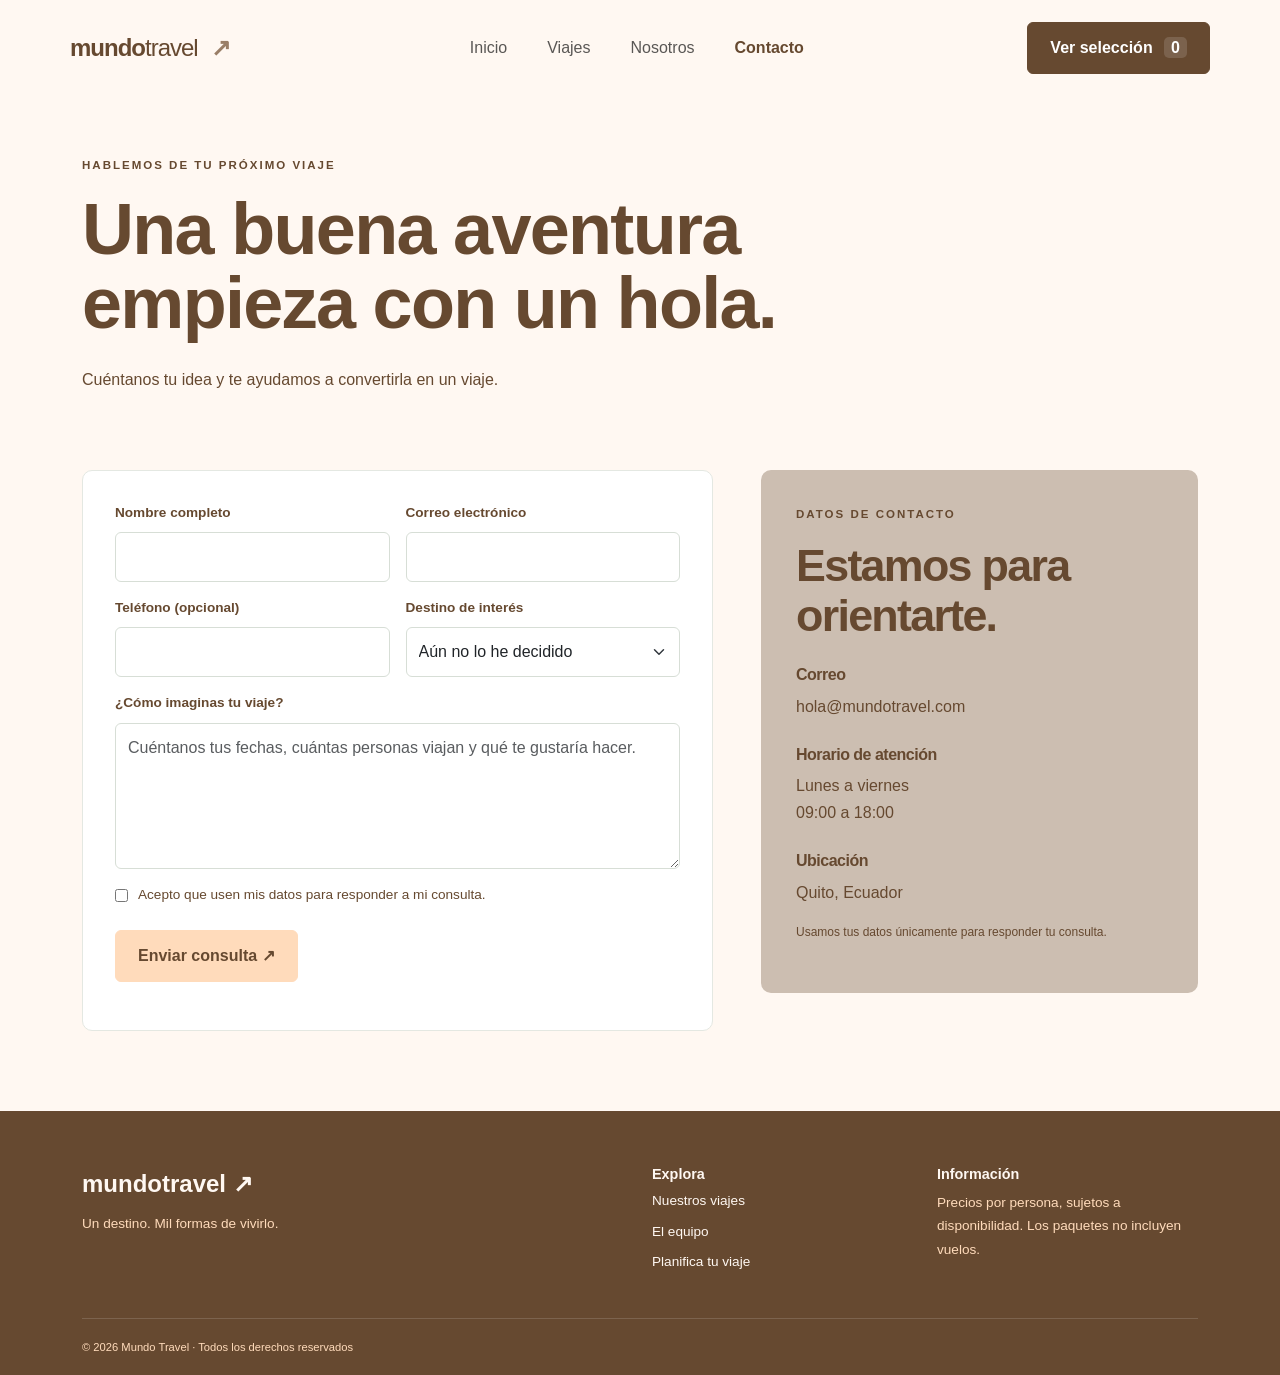
==== contacto.html @ cac0cc25 "Agregar pagina de contacto" ====
<!doctype html>
<html lang="es">

<head>
    <meta charset="UTF-8">
    <meta name="viewport" content="width=device-width, initial-scale=1">
    <meta name="description" content="Escríbenos para planificar tu viaje con Mundo Travel. Cuéntanos tu destino, fechas y número de viajeros.">
    <title>Planifica tu viaje | Mundo Travel</title>
    <link href="https://cdn.jsdelivr.net/npm/bootstrap@5.3.3/dist/css/bootstrap.min.css" rel="stylesheet">
    <link href="css/estilos.css" rel="stylesheet">
</head>

<body>
    <header class="site-header">
        <nav class="navbar navbar-expand-lg container">
            <a class="navbar-brand" href="index.html">mundo<span>travel</span>
                <b>↗</b>
            </a>
            <button class="navbar-toggler" type="button" data-bs-toggle="collapse" data-bs-target="#menu"
                aria-controls="menu" aria-expanded="false" aria-label="Abrir menú">
                <span class="navbar-toggler-icon">
                </span>
            </button>
            <div class="collapse navbar-collapse" id="menu">
                <ul class="navbar-nav mx-auto">
                    <li class="nav-item">
                        <a class="nav-link " href="index.html">Inicio</a>
                    </li>
                    <li class="nav-item">
                        <a class="nav-link " href="viajes.html">Viajes</a>
                    </li>
                    <li class="nav-item">
                        <a class="nav-link " href="nosotros.html">Nosotros</a>
                    </li>
                    <li class="nav-item">
                        <a class="nav-link active" href="contacto.html">Contacto</a>
                    </li>
                </ul>
                <a class="btn btn-dark" href="viajes.html#seleccion">Ver selección <span class="contador">0</span>
                </a>
            </div>
        </nav>
    </header>
    <main>
        <!-- Contacto -->
        <section class="page-top container">
            <p class="eyebrow">HABLEMOS DE TU PRÓXIMO VIAJE</p>
            <h1>Una buena aventura<br>empieza con un hola.</h1>
            <p>Cuéntanos tu idea y te ayudamos a convertirla en un viaje.</p>
        </section>
        <section class="container section pt-0">
            <div class="row g-5">
                <div class="col-lg-7">
                    <form id="formulario" class="contact-form">
                        <div class="row g-3">
                            <div class="col-md-6">
                                <label for="nombre">Nombre completo</label>
                                <input class="form-control" id="nombre" name="nombre" required minlength="3"
                                    autocomplete="name">
                            </div>
                            <div class="col-md-6">
                                <label for="correo">Correo electrónico</label>
                                <input class="form-control" id="correo" name="correo" type="email" required
                                    autocomplete="email">
                            </div>
                            <div class="col-md-6">
                                <label for="telefono">Teléfono (opcional)</label>
                                <input class="form-control" id="telefono" name="telefono" type="tel" autocomplete="tel">
                            </div>
                            <div class="col-md-6">
                                <label for="destino-contacto">Destino de interés</label>
                                <select class="form-select" id="destino-contacto" name="destino">
                                    <option>Aún no lo he decidido</option>
                                    <option>Galápagos</option>
                                    <option>Cartagena</option>
                                    <option>Cancún</option>
                                    <option>Cuenca</option>
                                    <option>Baños</option>
                                    <option>Punta Cana</option>
                                </select>
                            </div>
                            <div class="col-12">
                                <label for="mensaje">¿Cómo imaginas tu viaje?</label>
                                <textarea class="form-control" id="mensaje" name="mensaje" rows="5" required
                                    minlength="10"
                                    placeholder="Cuéntanos tus fechas, cuántas personas viajan y qué te gustaría hacer."></textarea>
                            </div>
                            <div class="col-12">
                                <label class="check">
                                    <input type="checkbox" required> Acepto que usen mis datos para responder a mi
                                    consulta.</label>
                            </div>
                            <div class="col-12">
                                <button class="btn btn-coral" type="submit">Enviar consulta ↗</button>
                                <p id="estado-formulario" role="status" class="mt-3">
                                </p>
                            </div>
                        </div>
                    </form>
                </div>
                <aside class="col-lg-5">
                    <div class="contact-info">
                        <p class="eyebrow">DATOS DE CONTACTO</p>
                        <h2>Estamos para<br>orientarte.</h2>
                        <h3>Correo</h3>
                        <p>hola@mundotravel.com</p>
                        <h3>Horario de atención</h3>
                        <p>Lunes a viernes<br>09:00 a 18:00</p>
                        <h3>Ubicación</h3>
                        <p>Quito, Ecuador</p>
                        <p class="fine">Usamos tus datos únicamente para responder tu consulta.</p>
                    </div>
                </aside>
            </div>
        </section>
    </main>
    <footer>
        <div class="container">
            <div class="row g-4">
                <div class="col-md-6">
                    <a class="footer-logo" href="index.html">mundotravel ↗</a>
                    <p>Un destino. Mil formas de vivirlo.</p>
                </div>
                <div class="col-md-3">
                    <h3>Explora</h3>
                    <a href="viajes.html">Nuestros viajes</a>
                    <a href="nosotros.html">El equipo</a>
                    <a href="contacto.html">Planifica tu viaje</a>
                </div>
                <div class="col-md-3">
                    <h3>Información</h3>
                    <p>Precios por persona, sujetos a disponibilidad. Los paquetes no incluyen vuelos.</p>
                </div>
            </div>
            <div class="footer-bottom">© 2026 Mundo Travel · Todos los derechos reservados</div>
        </div>
    </footer>
    <script src="https://cdn.jsdelivr.net/npm/bootstrap@5.3.3/dist/js/bootstrap.bundle.min.js">
    </script>
    <script src="js/script.js">
    </script>
</body>

</html>
---- css/estilos.css ----
/* Estilos generales del sitio */
:root {
  --ink: #664930;
  --coral: #ffdbbb;
  --paper: #fff8f2;
  --muted: #664930;
}
body {
  font-family: Arial, Helvetica, sans-serif;
  background: var(--paper);
  color: var(--ink);
}
h1,
h2,
h3 {
  font-weight: 700;
  letter-spacing: -1.7px;
}
h1 {
  font-size: 4.5rem;
  line-height: 1.04;
}
h2 {
  font-size: 2.8rem;
  line-height: 1.12;
}
h3 {
  font-size: 1.35rem;
  letter-spacing: -0.5px;
}
p {
  line-height: 1.7;
  color: var(--muted);
}
a {
  color: inherit;
}
.site-header {
  background: var(--paper);
}
.navbar {
  padding-top: 22px;
  padding-bottom: 22px;
}
.navbar-brand {
  font-size: 1.5rem;
  font-weight: 800;
  letter-spacing: -1px;
  color: var(--ink);
}
.navbar-brand span {
  font-weight: 400;
}
.navbar-brand b {
  color: var(--coral);
  margin-left: 8px;
}
.nav-link {
  margin: 0 12px;
}
.nav-link.active {
  font-weight: 700;
  color: var(--ink) !important;
}
.btn {
  border-radius: 6px;
  padding: 13px 22px;
  font-weight: 600;
}
.btn-dark {
  background: var(--ink);
  border-color: var(--ink);
}
.btn-coral {
  background: var(--coral);
  border-color: var(--coral);
  color: #664930;
}
.btn-coral:hover {
  background: #ccbeb1;
  color: white;
}
.contador {
  background: #ffffff24;
  padding: 2px 7px;
  border-radius: 5px;
  margin-left: 7px;
}
.hero {
  min-height: 610px;
  background-size: cover;
  background-position: center;
  display: flex;
  align-items: center;
  color: white;
  padding: 70px 0 110px;
}
.hero h1 {
  max-width: 850px;
}
.hero-copy {
  color: #f4f7f5;
  max-width: 480px;
  font-size: 1.08rem;
  margin: 26px 0;
}
.eyebrow {
  font-size: 0.72rem;
  font-weight: 700;
  letter-spacing: 2px;
  text-transform: uppercase;
  margin-bottom: 16px;
}
.light {
  color: white;
}
.hero-note {
  display: block;
  font-size: 0.7rem;
  margin-top: 30px;
  color: #eee;
}
.search-wrap {
  position: relative;
  margin-top: -45px;
}
.search-box {
  display: flex;
  align-items: center;
  gap: 25px;
  padding: 28px 32px;
  background: white;
  border-radius: 10px;
  box-shadow: 0 12px 40px #66493010;
}
.search-box > div {
  flex: 1;
}
.search-box label,
.contact-form label {
  display: block;
  font-size: 0.85rem;
  font-weight: 700;
  margin-bottom: 9px;
}
.search-box input,
.search-box select {
  width: 100%;
  border: 0;
  border-bottom: 1px solid #ccd5cf;
  background: white;
  padding: 10px 0;
  color: var(--muted);
}
.section {
  padding-top: 80px;
  padding-bottom: 80px;
}
.section-heading {
  display: flex;
  align-items: end;
  justify-content: space-between;
  gap: 20px;
  margin-bottom: 32px;
}
.text-link {
  font-size: 0.9rem;
  font-weight: 700;
  text-decoration: none;
  border-bottom: 1px solid;
  padding-bottom: 5px;
}
.trip-card {
  background: white;
  border-radius: 10px;
  overflow: hidden;
  border: 1px solid #e4e8e2;
}
.trip-photo {
  height: 230px;
  position: relative;
}
.trip-photo img {
  width: 100%;
  height: 100%;
  object-fit: cover;
}
.trip-photo span {
  position: absolute;
  left: 18px;
  top: 18px;
  background: white;
  padding: 5px 12px;
  border-radius: 4px;
  font-size: 0.75rem;
}
.trip-card .eyebrow {
  letter-spacing: 1px;
  font-size: 0.65rem;
}
.trip-card p {
  font-size: 0.92rem;
}
.price-row {
  display: flex;
  align-items: center;
  justify-content: space-between;
  gap: 10px;
  border-top: 1px solid #eee;
  padding-top: 18px;
}
.price-row strong {
  font-size: 1.8rem;
  display: block;
  line-height: 1.2;
}
.price-row small {
  color: var(--muted);
  font-size: 0.7rem;
}
.price-row .btn {
  font-size: 0.8rem;
  padding: 10px 12px;
}
.fine {
  font-size: 0.75rem;
}
.feature {
  display: flex;
  flex-wrap: wrap;
  background: #ccbeb1;
  border-radius: 12px;
  overflow: hidden;
}
.feature > img {
  width: 50%;
  height: 100%;
  min-height: 470px;
  object-fit: cover;
}
.feature > div {
  width: 50%;
  padding: 50px;
}
.feature li {
  margin: 10px 0;
  color: var(--muted);
}
.feature .btn {
  margin-top: 18px;
}
.benefits {
  background: #ccbeb1;
}
.number {
  display: block;
  font-size: 0.9rem;
  padding-bottom: 20px;
  border-top: 1px solid #aebbb0;
  padding-top: 20px;
  color: #66786a;
}
.experience {
  display: block;
  text-decoration: none;
  padding: 30px;
  border: 1px solid #d7ded6;
  border-radius: 8px;
  height: 100%;
}
.experience:hover {
  background: #ccbeb1;
}
.experience > span {
  font-size: 0.68rem;
  letter-spacing: 1.5px;
}
.experience h3 {
  margin-top: 40px;
}
.experience b {
  font-size: 0.85rem;
}
.cta {
  background: var(--ink);
  color: white;
  padding: 46px;
  border-radius: 10px;
  display: flex;
  align-items: center;
  justify-content: space-between;
  gap: 30px;
}
.cta p {
  color: #c4d4c9;
}
.cta h2 {
  max-width: 650px;
}
.page-top {
  padding-top: 60px;
  padding-bottom: 60px;
}
.page-top > p:last-child {
  max-width: 600px;
  margin-top: 25px;
}
.selection {
  padding: 35px;
  border: 1px solid #d7ded6;
  border-radius: 10px;
  background: white;
}
.selection-row {
  display: flex;
  justify-content: space-between;
  align-items: center;
  padding: 18px 0;
  border-bottom: 1px solid #eee;
  gap: 15px;
}
.selection-row p {
  margin: 0;
}
.total {
  font-size: 1.4rem;
  font-weight: 700;
  color: var(--ink);
  margin-top: 22px;
}
.team {
  background: white;
  padding: 28px;
  border-radius: 8px;
  height: 100%;
}
.avatar {
  display: flex;
  align-items: center;
  justify-content: center;
  background: #f1d4ba;
  border-radius: 50%;
  width: 65px;
  height: 65px;
  font-weight: 700;
  margin-bottom: 25px;
}
.contact-form {
  background: white;
  padding: 32px;
  border: 1px solid #e4e8e2;
  border-radius: 10px;
}
.form-control,
.form-select {
  padding: 12px;
  border-color: #d7ded6;
}
.check {
  display: flex !important;
  align-items: start;
  gap: 10px;
  font-weight: 400 !important;
}
.check input {
  margin-top: 4px;
}
.contact-info {
  padding: 35px;
  background: #ccbeb1;
  border-radius: 10px;
}
.contact-info h3 {
  font-size: 1rem;
  margin-top: 25px;
}
footer {
  background: #664930;
  color: #fff8f2;
  padding: 55px 0 20px;
}
footer p {
  color: #ffdbbb;
  font-size: 0.85rem;
}
footer h3 {
  font-size: 0.9rem;
  letter-spacing: 0;
}
footer a {
  display: block;
  color: #fff8f2;
  text-decoration: none;
  font-size: 0.85rem;
  margin-bottom: 10px;
}
.footer-logo {
  font-size: 1.5rem;
  font-weight: 700;
}
.footer-bottom {
  border-top: 1px solid #ffffff25;
  margin-top: 35px;
  padding-top: 20px;
  font-size: 0.7rem;
  color: #ffdbbb;
}
#aviso {
  position: fixed;
  bottom: 25px;
  left: 50%;
  transform: translateX(-50%);
  background: var(--ink);
  color: white;
  padding: 14px 25px;
  border-radius: 8px;
  display: none;
  z-index: 1000;
  box-shadow: 0 5px 20px #0003;
}
a:focus-visible,
button:focus-visible,
input:focus-visible,
select:focus-visible {
  outline: 3px solid var(--coral);
  outline-offset: 3px;
}
@media (max-width: 767px) {
  h1 {
    font-size: 2.7rem;
  }
  h2 {
    font-size: 2rem;
  }
  .hero {
    min-height: 540px;
    padding: 60px 0 100px;
  }
  .search-box {
    flex-direction: column;
    align-items: stretch;
    gap: 18px;
    padding: 24px;
  }
  .section {
    padding-top: 50px;
    padding-bottom: 50px;
  }
  .section-heading,
  .cta {
    flex-direction: column;
    align-items: start;
  }
  .feature > img,
  .feature > div {
    width: 100%;
  }
  .feature > img {
    min-height: 0;
    height: 260px;
  }
  .feature > div {
    padding: 28px;
  }
  .cta {
    padding: 30px;
  }
  .page-top {
    padding-top: 40px;
    padding-bottom: 40px;
  }
  .selection,
  .contact-form {
    padding: 24px;
  }
  .selection-row {
    flex-wrap: wrap;
  }
  .nav-link {
    margin: 6px 0;
  }
  .navbar-collapse > .btn {
    margin-top: 12px;
  }
  #aviso {
    width: 90%;
    text-align: center;
  }
}
.hero {
  background-blend-mode: luminosity;
  background-color: #997e67;
}
.cta {
  background: #664930;
}
.cta p {
  color: #ffdbbb;
}
.trip-card {
  border-color: #ccbeb1;
}
.number {
  color: #664930;
  border-color: #997e67;
}
.experience {
  border-color: #997e67;
}
.avatar {
  background: #ffdbbb;
}
.btn-dark {
  background: #664930;
  border-color: #664930;
}
.btn-dark:hover {
  background: #997e67;
  border-color: #997e67;
}
.btn-outline-dark {
  color: #664930;
  border-color: #664930;
}
.btn-outline-dark:hover {
  background: #664930;
  color: white;
}
.navbar-brand b {
  color: #997e67;
}
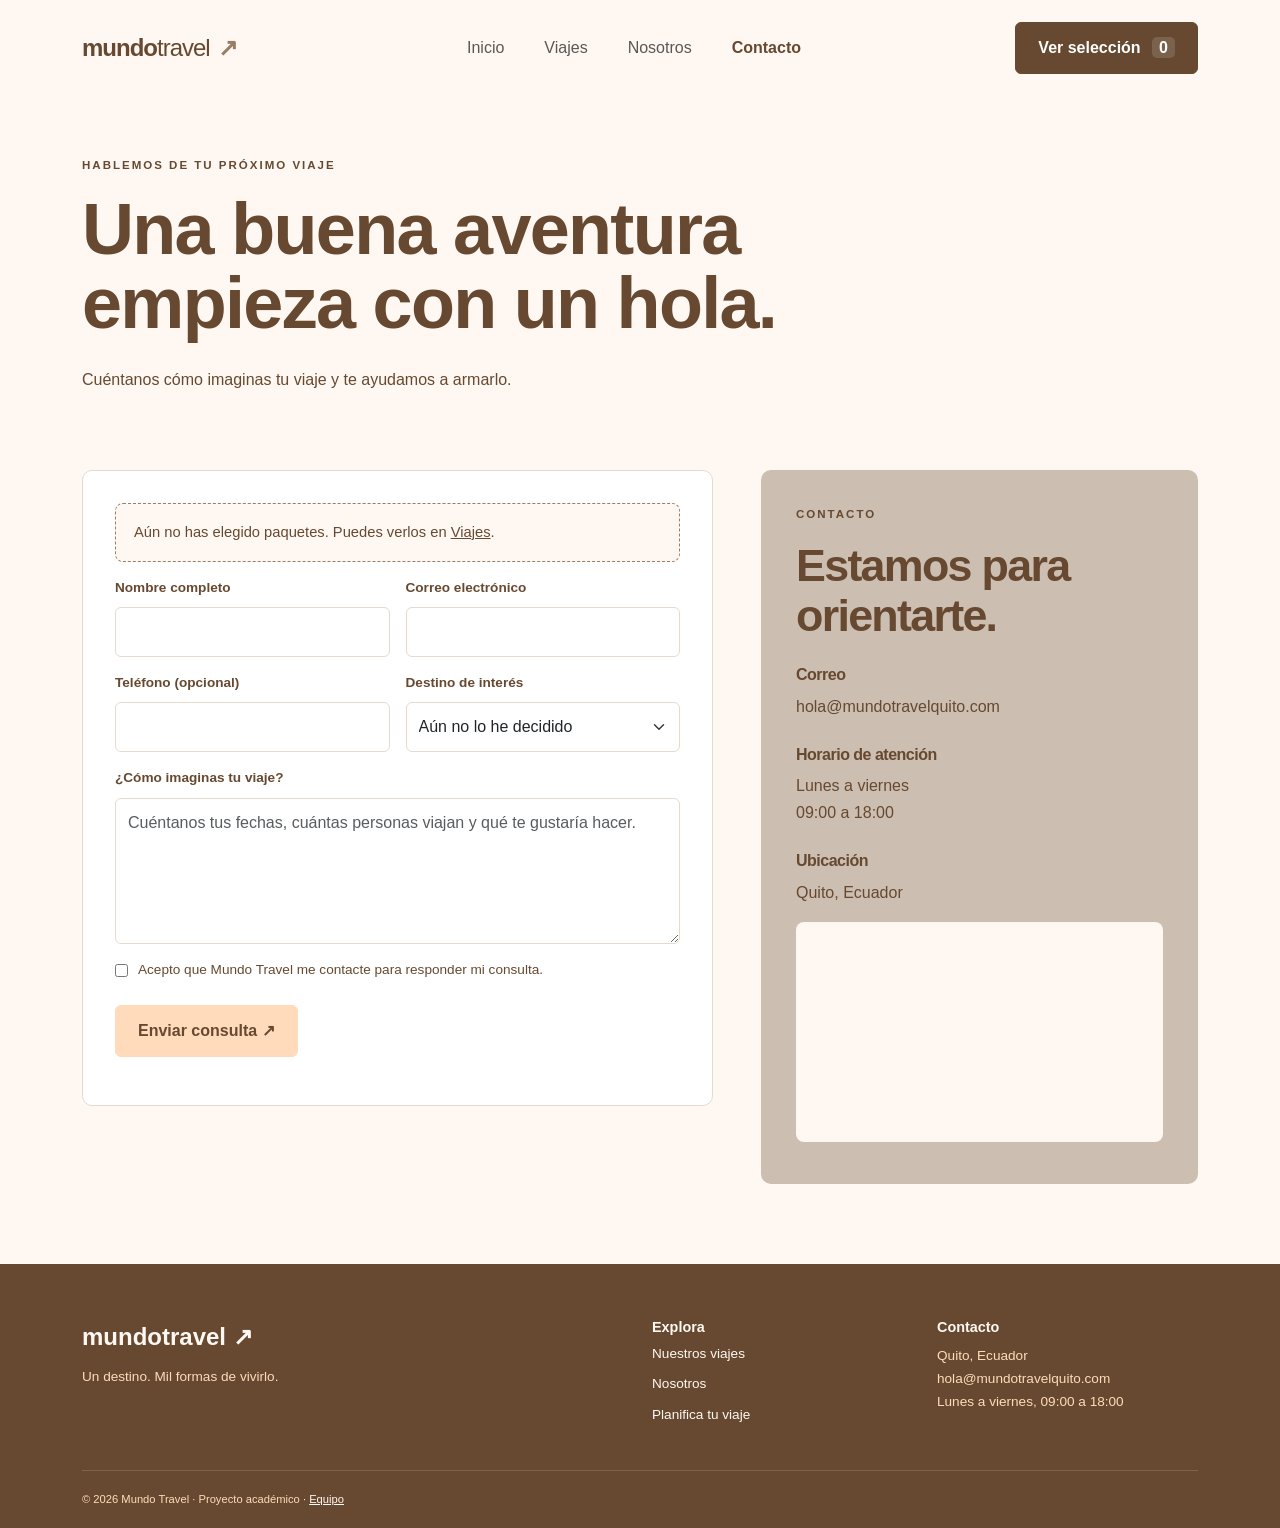
==== commit 23e83213: "Actualiza pagina de contacto" ====
--- a/contacto.html
+++ b/contacto.html
@@ -1,144 +1,147 @@
 <!doctype html>
 <html lang="es">
+<head>
+  <meta charset="UTF-8">
+  <meta name="viewport" content="width=device-width, initial-scale=1">
+  <meta name="description" content="Mundo Travel, agencia de viajes en Quito. Paquetes a Galápagos, Cartagena, Cancún y más.">
+  <meta name="author" content="Jorge Otto">
+  <title>Planifica tu viaje | Mundo Travel</title>
+  <link href="css/bootstrap.min.css" rel="stylesheet">
+  <link href="css/estilos.css" rel="stylesheet">
+</head>
+<body>
 
-<head>
-    <meta charset="UTF-8">
-    <meta name="viewport" content="width=device-width, initial-scale=1">
-    <meta name="description" content="Escríbenos para planificar tu viaje con Mundo Travel. Cuéntanos tu destino, fechas y número de viajeros.">
-    <title>Planifica tu viaje | Mundo Travel</title>
-    <link href="https://cdn.jsdelivr.net/npm/bootstrap@5.3.3/dist/css/bootstrap.min.css" rel="stylesheet">
-    <link href="css/estilos.css" rel="stylesheet">
-</head>
+  <!-- Menú -->
+  <header class="site-header">
+    <nav class="navbar navbar-expand-lg container">
+      <a class="navbar-brand" href="index.html">mundo<span>travel</span><b>↗</b></a>
+      <button class="navbar-toggler" type="button" data-bs-toggle="collapse" data-bs-target="#menu" aria-controls="menu" aria-expanded="false" aria-label="Abrir menú">
+        <span class="navbar-toggler-icon"></span>
+      </button>
+      <div class="collapse navbar-collapse" id="menu">
+        <ul class="navbar-nav mx-auto">
+          <li class="nav-item"><a class="nav-link" href="index.html">Inicio</a></li>
+          <li class="nav-item"><a class="nav-link" href="viajes.html">Viajes</a></li>
+          <li class="nav-item"><a class="nav-link" href="nosotros.html">Nosotros</a></li>
+          <li class="nav-item"><a class="nav-link active" aria-current="page" href="contacto.html">Contacto</a></li>
+        </ul>
+        <a class="btn btn-dark" href="viajes.html#seleccion">Ver selección <span class="contador">0</span></a>
+      </div>
+    </nav>
+  </header>
 
-<body>
-    <header class="site-header">
-        <nav class="navbar navbar-expand-lg container">
-            <a class="navbar-brand" href="index.html">mundo<span>travel</span>
-                <b>↗</b>
-            </a>
-            <button class="navbar-toggler" type="button" data-bs-toggle="collapse" data-bs-target="#menu"
-                aria-controls="menu" aria-expanded="false" aria-label="Abrir menú">
-                <span class="navbar-toggler-icon">
-                </span>
-            </button>
-            <div class="collapse navbar-collapse" id="menu">
-                <ul class="navbar-nav mx-auto">
-                    <li class="nav-item">
-                        <a class="nav-link " href="index.html">Inicio</a>
-                    </li>
-                    <li class="nav-item">
-                        <a class="nav-link " href="viajes.html">Viajes</a>
-                    </li>
-                    <li class="nav-item">
-                        <a class="nav-link " href="nosotros.html">Nosotros</a>
-                    </li>
-                    <li class="nav-item">
-                        <a class="nav-link active" href="contacto.html">Contacto</a>
-                    </li>
-                </ul>
-                <a class="btn btn-dark" href="viajes.html#seleccion">Ver selección <span class="contador">0</span>
-                </a>
+  <!-- Página de contacto - Jorge Otto -->
+  <main>
+
+    <section class="page-top container">
+      <p class="eyebrow">HABLEMOS DE TU PRÓXIMO VIAJE</p>
+      <h1>Una buena aventura<br>empieza con un hola.</h1>
+      <p>Cuéntanos cómo imaginas tu viaje y te ayudamos a armarlo.</p>
+    </section>
+
+    <section class="container section pt-0">
+      <div class="row g-4 g-lg-5">
+
+        <!-- Formulario -->
+        <div class="col-lg-7">
+          <form id="formulario" class="contact-form">
+            <div class="row g-3">
+
+              <!-- Paquetes elegidos en Viajes -->
+              <div class="col-12">
+                <div id="resumen-seleccion" class="resumen"></div>
+              </div>
+
+              <div class="col-md-6">
+                <label for="nombre">Nombre completo</label>
+                <input class="form-control" id="nombre" name="nombre" required minlength="3" autocomplete="name">
+              </div>
+              <div class="col-md-6">
+                <label for="correo">Correo electrónico</label>
+                <input class="form-control" id="correo" name="correo" type="email" required autocomplete="email">
+              </div>
+              <div class="col-md-6">
+                <label for="telefono">Teléfono (opcional)</label>
+                <input class="form-control" id="telefono" name="telefono" type="tel" autocomplete="tel">
+              </div>
+              <div class="col-md-6">
+                <label for="destino-contacto">Destino de interés</label>
+                <select class="form-select" id="destino-contacto" name="destino">
+                  <option>Aún no lo he decidido</option>
+                  <option>Galápagos</option>
+                  <option>Cartagena</option>
+                  <option>Cancún</option>
+                  <option>Cuenca</option>
+                  <option>Baños</option>
+                  <option>Punta Cana</option>
+                </select>
+              </div>
+              <div class="col-12">
+                <label for="mensaje">¿Cómo imaginas tu viaje?</label>
+                <textarea class="form-control" id="mensaje" name="mensaje" rows="5" required minlength="10" placeholder="Cuéntanos tus fechas, cuántas personas viajan y qué te gustaría hacer."></textarea>
+              </div>
+              <div class="col-12">
+                <label class="check" for="acepto">
+                  <input type="checkbox" id="acepto" name="acepto" required>
+                  Acepto que Mundo Travel me contacte para responder mi consulta.
+                </label>
+              </div>
+              <div class="col-12">
+                <button class="btn btn-coral" type="submit">Enviar consulta ↗</button>
+                <p id="estado-formulario" role="status" class="mt-3"></p>
+              </div>
+
             </div>
-        </nav>
-    </header>
-    <main>
-        <!-- Contacto -->
-        <section class="page-top container">
-            <p class="eyebrow">HABLEMOS DE TU PRÓXIMO VIAJE</p>
-            <h1>Una buena aventura<br>empieza con un hola.</h1>
-            <p>Cuéntanos tu idea y te ayudamos a convertirla en un viaje.</p>
-        </section>
-        <section class="container section pt-0">
-            <div class="row g-5">
-                <div class="col-lg-7">
-                    <form id="formulario" class="contact-form">
-                        <div class="row g-3">
-                            <div class="col-md-6">
-                                <label for="nombre">Nombre completo</label>
-                                <input class="form-control" id="nombre" name="nombre" required minlength="3"
-                                    autocomplete="name">
-                            </div>
-                            <div class="col-md-6">
-                                <label for="correo">Correo electrónico</label>
-                                <input class="form-control" id="correo" name="correo" type="email" required
-                                    autocomplete="email">
-                            </div>
-                            <div class="col-md-6">
-                                <label for="telefono">Teléfono (opcional)</label>
-                                <input class="form-control" id="telefono" name="telefono" type="tel" autocomplete="tel">
-                            </div>
-                            <div class="col-md-6">
-                                <label for="destino-contacto">Destino de interés</label>
-                                <select class="form-select" id="destino-contacto" name="destino">
-                                    <option>Aún no lo he decidido</option>
-                                    <option>Galápagos</option>
-                                    <option>Cartagena</option>
-                                    <option>Cancún</option>
-                                    <option>Cuenca</option>
-                                    <option>Baños</option>
-                                    <option>Punta Cana</option>
-                                </select>
-                            </div>
-                            <div class="col-12">
-                                <label for="mensaje">¿Cómo imaginas tu viaje?</label>
-                                <textarea class="form-control" id="mensaje" name="mensaje" rows="5" required
-                                    minlength="10"
-                                    placeholder="Cuéntanos tus fechas, cuántas personas viajan y qué te gustaría hacer."></textarea>
-                            </div>
-                            <div class="col-12">
-                                <label class="check">
-                                    <input type="checkbox" required> Acepto que usen mis datos para responder a mi
-                                    consulta.</label>
-                            </div>
-                            <div class="col-12">
-                                <button class="btn btn-coral" type="submit">Enviar consulta ↗</button>
-                                <p id="estado-formulario" role="status" class="mt-3">
-                                </p>
-                            </div>
-                        </div>
-                    </form>
-                </div>
-                <aside class="col-lg-5">
-                    <div class="contact-info">
-                        <p class="eyebrow">DATOS DE CONTACTO</p>
-                        <h2>Estamos para<br>orientarte.</h2>
-                        <h3>Correo</h3>
-                        <p>hola@mundotravel.com</p>
-                        <h3>Horario de atención</h3>
-                        <p>Lunes a viernes<br>09:00 a 18:00</p>
-                        <h3>Ubicación</h3>
-                        <p>Quito, Ecuador</p>
-                        <p class="fine">Usamos tus datos únicamente para responder tu consulta.</p>
-                    </div>
-                </aside>
-            </div>
-        </section>
-    </main>
-    <footer>
-        <div class="container">
-            <div class="row g-4">
-                <div class="col-md-6">
-                    <a class="footer-logo" href="index.html">mundotravel ↗</a>
-                    <p>Un destino. Mil formas de vivirlo.</p>
-                </div>
-                <div class="col-md-3">
-                    <h3>Explora</h3>
-                    <a href="viajes.html">Nuestros viajes</a>
-                    <a href="nosotros.html">El equipo</a>
-                    <a href="contacto.html">Planifica tu viaje</a>
-                </div>
-                <div class="col-md-3">
-                    <h3>Información</h3>
-                    <p>Precios por persona, sujetos a disponibilidad. Los paquetes no incluyen vuelos.</p>
-                </div>
-            </div>
-            <div class="footer-bottom">© 2026 Mundo Travel · Todos los derechos reservados</div>
+          </form>
         </div>
-    </footer>
-    <script src="https://cdn.jsdelivr.net/npm/bootstrap@5.3.3/dist/js/bootstrap.bundle.min.js">
-    </script>
-    <script src="js/script.js">
-    </script>
+
+        <!-- Datos de contacto -->
+        <aside class="col-lg-5">
+          <div class="contact-info">
+            <p class="eyebrow">CONTACTO</p>
+            <h2>Estamos para<br>orientarte.</h2>
+            <h3>Correo</h3>
+            <p>hola@mundotravelquito.com</p>
+            <h3>Horario de atención</h3>
+            <p>Lunes a viernes<br>09:00 a 18:00</p>
+            <h3>Ubicación</h3>
+            <p>Quito, Ecuador</p>
+            <iframe class="mapa" title="Mapa de Quito, Ecuador" src="https://www.google.com/maps?q=Quito,Ecuador&output=embed" loading="lazy"></iframe>
+          </div>
+        </aside>
+
+      </div>
+    </section>
+
+  </main>
+
+  <!-- Footer -->
+  <footer>
+    <div class="container">
+      <div class="row g-4">
+        <div class="col-md-6">
+          <a class="footer-logo" href="index.html">mundotravel ↗</a>
+          <p>Un destino. Mil formas de vivirlo.</p>
+        </div>
+        <div class="col-md-3">
+          <h3>Explora</h3>
+          <a href="viajes.html">Nuestros viajes</a>
+          <a href="nosotros.html">Nosotros</a>
+          <a href="contacto.html">Planifica tu viaje</a>
+        </div>
+        <div class="col-md-3">
+          <h3>Contacto</h3>
+          <p>Quito, Ecuador<br>hola@mundotravelquito.com<br>Lunes a viernes, 09:00 a 18:00</p>
+        </div>
+      </div>
+      <div class="footer-bottom">© 2026 Mundo Travel · Proyecto académico · <a href="nosotros.html#equipo">Equipo</a></div>
+    </div>
+  </footer>
+
+  <!-- Aviso -->
+  <div id="aviso" role="status" aria-live="polite"></div>
+
+  <script src="js/bootstrap.bundle.min.js"></script>
+  <script src="js/script.js"></script>
 </body>
-
-</html>+</html>
--- a/css/estilos.css
+++ b/css/estilos.css
@@ -1,141 +1,252 @@
-/* Estilos generales del sitio */
+/* Mundo Travel - estilos.css
+   Mateo Villarroel */
+
+
+/* ---------- Colores ---------- */
 :root {
-  --ink: #664930;
-  --coral: #ffdbbb;
-  --paper: #fff8f2;
-  --muted: #664930;
-}
+  --cafe: #664930;
+  --cafe-medio: #997E67;
+  --arena: #CCBEB1;
+  --durazno: #FFDBBB;
+  --durazno-oscuro: #F3C69E;
+  --papel: #FFF8F2;
+  --borde: #E6DACF;
+  --blanco: #FFFFFF;
+}
+
+
+/* ---------- General ---------- */
 body {
   font-family: Arial, Helvetica, sans-serif;
-  background: var(--paper);
-  color: var(--ink);
-}
+  background: var(--papel);
+  color: var(--cafe);
+}
+
 h1,
 h2,
 h3 {
   font-weight: 700;
   letter-spacing: -1.7px;
 }
+
 h1 {
   font-size: 4.5rem;
   line-height: 1.04;
 }
+
 h2 {
   font-size: 2.8rem;
   line-height: 1.12;
 }
+
 h3 {
   font-size: 1.35rem;
   letter-spacing: -0.5px;
 }
+
 p {
   line-height: 1.7;
-  color: var(--muted);
-}
+  color: var(--cafe);
+}
+
 a {
   color: inherit;
 }
+
+.eyebrow {
+  font-size: 0.72rem;
+  font-weight: 700;
+  letter-spacing: 2px;
+  text-transform: uppercase;
+  margin-bottom: 16px;
+}
+
+.light {
+  color: var(--blanco);
+}
+
+.fine {
+  font-size: 0.75rem;
+}
+
+.section {
+  padding-top: 80px;
+  padding-bottom: 80px;
+}
+
+.section-heading {
+  display: flex;
+  align-items: end;
+  justify-content: space-between;
+  gap: 20px;
+  margin-bottom: 32px;
+}
+
+.text-link {
+  font-size: 0.9rem;
+  font-weight: 700;
+  text-decoration: none;
+  border-bottom: 1px solid;
+  padding-bottom: 5px;
+}
+
+.page-top {
+  padding-top: 60px;
+  padding-bottom: 60px;
+}
+
+.page-top > p:last-child {
+  max-width: 600px;
+  margin-top: 25px;
+}
+
+a:focus-visible,
+button:focus-visible,
+input:focus-visible,
+select:focus-visible,
+textarea:focus-visible {
+  outline: 3px solid var(--cafe-medio);
+  outline-offset: 3px;
+}
+
+.cta a:focus-visible,
+footer a:focus-visible {
+  outline-color: var(--durazno);
+}
+
+
+/* ---------- Menú ---------- */
 .site-header {
-  background: var(--paper);
-}
+  background: var(--papel);
+}
+
 .navbar {
-  padding-top: 22px;
-  padding-bottom: 22px;
-}
+  padding: 22px 12px;
+}
+
 .navbar-brand {
   font-size: 1.5rem;
   font-weight: 800;
   letter-spacing: -1px;
-  color: var(--ink);
-}
+  color: var(--cafe);
+}
+
 .navbar-brand span {
   font-weight: 400;
 }
+
 .navbar-brand b {
-  color: var(--coral);
+  color: var(--cafe-medio);
   margin-left: 8px;
 }
+
 .nav-link {
   margin: 0 12px;
 }
+
 .nav-link.active {
   font-weight: 700;
-  color: var(--ink) !important;
-}
-.btn {
-  border-radius: 6px;
-  padding: 13px 22px;
-  font-weight: 600;
-}
-.btn-dark {
-  background: var(--ink);
-  border-color: var(--ink);
-}
-.btn-coral {
-  background: var(--coral);
-  border-color: var(--coral);
-  color: #664930;
-}
-.btn-coral:hover {
-  background: #ccbeb1;
-  color: white;
-}
+  color: var(--cafe) !important;
+}
+
 .contador {
   background: #ffffff24;
   padding: 2px 7px;
   border-radius: 5px;
   margin-left: 7px;
 }
+
+
+/* ---------- Botones ---------- */
+.btn {
+  border-radius: 6px;
+  padding: 13px 22px;
+  font-weight: 600;
+}
+
+.btn-coral {
+  --bs-btn-color: var(--cafe);
+  --bs-btn-bg: var(--durazno);
+  --bs-btn-border-color: var(--durazno);
+  --bs-btn-hover-color: var(--cafe);
+  --bs-btn-hover-bg: var(--durazno-oscuro);
+  --bs-btn-hover-border-color: var(--durazno-oscuro);
+  --bs-btn-active-color: var(--cafe);
+  --bs-btn-active-bg: var(--durazno-oscuro);
+  --bs-btn-active-border-color: var(--durazno-oscuro);
+}
+
+.btn-dark {
+  --bs-btn-color: var(--blanco);
+  --bs-btn-bg: var(--cafe);
+  --bs-btn-border-color: var(--cafe);
+  --bs-btn-hover-color: var(--blanco);
+  --bs-btn-hover-bg: var(--cafe-medio);
+  --bs-btn-hover-border-color: var(--cafe-medio);
+  --bs-btn-active-color: var(--blanco);
+  --bs-btn-active-bg: var(--cafe-medio);
+  --bs-btn-active-border-color: var(--cafe-medio);
+}
+
+.btn-outline-dark {
+  --bs-btn-color: var(--cafe);
+  --bs-btn-border-color: var(--cafe);
+  --bs-btn-hover-color: var(--blanco);
+  --bs-btn-hover-bg: var(--cafe);
+  --bs-btn-hover-border-color: var(--cafe);
+  --bs-btn-active-color: var(--blanco);
+  --bs-btn-active-bg: var(--cafe);
+  --bs-btn-active-border-color: var(--cafe);
+}
+
+
+/* ---------- Inicio ---------- */
 .hero {
   min-height: 610px;
+  background-image:
+    linear-gradient(90deg, rgba(8, 34, 37, 0.72), rgba(8, 34, 37, 0.12)),
+    url("https://images.unsplash.com/photo-1507525428034-b723cf961d3e?auto=format&fit=crop&w=1400&q=85");
+  background-color: var(--cafe-medio);
+  background-blend-mode: luminosity;
   background-size: cover;
   background-position: center;
   display: flex;
   align-items: center;
-  color: white;
+  color: var(--blanco);
   padding: 70px 0 110px;
 }
+
 .hero h1 {
   max-width: 850px;
 }
+
 .hero-copy {
-  color: #f4f7f5;
+  color: var(--papel);
   max-width: 480px;
   font-size: 1.08rem;
   margin: 26px 0;
 }
-.eyebrow {
-  font-size: 0.72rem;
-  font-weight: 700;
-  letter-spacing: 2px;
-  text-transform: uppercase;
-  margin-bottom: 16px;
-}
-.light {
-  color: white;
-}
-.hero-note {
-  display: block;
-  font-size: 0.7rem;
-  margin-top: 30px;
-  color: #eee;
-}
+
+/* buscador (inicio y viajes) */
 .search-wrap {
   position: relative;
   margin-top: -45px;
 }
+
 .search-box {
   display: flex;
   align-items: center;
   gap: 25px;
   padding: 28px 32px;
-  background: white;
+  background: var(--blanco);
   border-radius: 10px;
   box-shadow: 0 12px 40px #66493010;
 }
+
 .search-box > div {
   flex: 1;
 }
+
 .search-box label,
 .contact-form label {
   display: block;
@@ -143,147 +254,87 @@
   font-weight: 700;
   margin-bottom: 9px;
 }
+
 .search-box input,
 .search-box select {
   width: 100%;
   border: 0;
-  border-bottom: 1px solid #ccd5cf;
-  background: white;
+  border-bottom: 1px solid var(--arena);
+  background: var(--blanco);
   padding: 10px 0;
-  color: var(--muted);
-}
-.section {
-  padding-top: 80px;
-  padding-bottom: 80px;
-}
-.section-heading {
-  display: flex;
-  align-items: end;
-  justify-content: space-between;
-  gap: 20px;
-  margin-bottom: 32px;
-}
-.text-link {
-  font-size: 0.9rem;
-  font-weight: 700;
-  text-decoration: none;
-  border-bottom: 1px solid;
-  padding-bottom: 5px;
-}
-.trip-card {
-  background: white;
-  border-radius: 10px;
-  overflow: hidden;
-  border: 1px solid #e4e8e2;
-}
-.trip-photo {
-  height: 230px;
-  position: relative;
-}
-.trip-photo img {
-  width: 100%;
-  height: 100%;
-  object-fit: cover;
-}
-.trip-photo span {
-  position: absolute;
-  left: 18px;
-  top: 18px;
-  background: white;
-  padding: 5px 12px;
-  border-radius: 4px;
-  font-size: 0.75rem;
-}
-.trip-card .eyebrow {
-  letter-spacing: 1px;
-  font-size: 0.65rem;
-}
-.trip-card p {
-  font-size: 0.92rem;
-}
-.price-row {
-  display: flex;
-  align-items: center;
-  justify-content: space-between;
-  gap: 10px;
-  border-top: 1px solid #eee;
-  padding-top: 18px;
-}
-.price-row strong {
-  font-size: 1.8rem;
-  display: block;
-  line-height: 1.2;
-}
-.price-row small {
-  color: var(--muted);
-  font-size: 0.7rem;
-}
-.price-row .btn {
-  font-size: 0.8rem;
-  padding: 10px 12px;
-}
-.fine {
-  font-size: 0.75rem;
-}
+  color: var(--cafe);
+}
+
 .feature {
   display: flex;
   flex-wrap: wrap;
-  background: #ccbeb1;
+  background: var(--arena);
   border-radius: 12px;
   overflow: hidden;
 }
+
 .feature > img {
   width: 50%;
   height: 100%;
   min-height: 470px;
   object-fit: cover;
 }
+
 .feature > div {
   width: 50%;
   padding: 50px;
 }
+
 .feature li {
   margin: 10px 0;
-  color: var(--muted);
-}
+}
+
 .feature .btn {
   margin-top: 18px;
 }
+
 .benefits {
-  background: #ccbeb1;
-}
+  background: var(--arena);
+}
+
 .number {
   display: block;
   font-size: 0.9rem;
+  padding-top: 20px;
   padding-bottom: 20px;
-  border-top: 1px solid #aebbb0;
-  padding-top: 20px;
-  color: #66786a;
-}
+  border-top: 1px solid var(--cafe-medio);
+  color: var(--cafe);
+}
+
 .experience {
   display: block;
   text-decoration: none;
   padding: 30px;
-  border: 1px solid #d7ded6;
+  border: 1px solid var(--cafe-medio);
   border-radius: 8px;
   height: 100%;
 }
+
 .experience:hover {
-  background: #ccbeb1;
-}
+  background: var(--arena);
+}
+
 .experience > span {
   font-size: 0.68rem;
   letter-spacing: 1.5px;
 }
+
 .experience h3 {
   margin-top: 40px;
 }
+
 .experience b {
   font-size: 0.85rem;
 }
+
 .cta {
-  background: var(--ink);
-  color: white;
+  background: var(--cafe);
+  color: var(--blanco);
   padding: 46px;
   border-radius: 10px;
   display: flex;
@@ -291,241 +342,341 @@
   justify-content: space-between;
   gap: 30px;
 }
+
 .cta p {
-  color: #c4d4c9;
-}
+  color: var(--durazno);
+}
+
 .cta h2 {
   max-width: 650px;
 }
-.page-top {
-  padding-top: 60px;
-  padding-bottom: 60px;
-}
-.page-top > p:last-child {
-  max-width: 600px;
-  margin-top: 25px;
-}
+
+
+/* ---------- Viajes ---------- */
+.trip-card {
+  background: var(--blanco);
+  border-radius: 10px;
+  overflow: hidden;
+  border: 1px solid var(--arena);
+}
+
+.trip-photo {
+  height: 230px;
+  position: relative;
+  background: var(--arena);
+}
+
+.trip-photo img {
+  width: 100%;
+  height: 100%;
+  object-fit: cover;
+}
+
+.trip-photo span {
+  position: absolute;
+  left: 18px;
+  top: 18px;
+  background: var(--blanco);
+  padding: 5px 12px;
+  border-radius: 4px;
+  font-size: 0.75rem;
+}
+
+.trip-card .eyebrow {
+  letter-spacing: 1px;
+  font-size: 0.65rem;
+}
+
+.trip-card p {
+  font-size: 0.92rem;
+}
+
+.price-row {
+  display: flex;
+  align-items: center;
+  justify-content: space-between;
+  gap: 10px;
+  border-top: 1px solid var(--borde);
+  padding-top: 18px;
+}
+
+.price-row strong {
+  font-size: 1.8rem;
+  display: block;
+  line-height: 1.2;
+}
+
+.price-row small {
+  font-size: 0.7rem;
+}
+
+.price-row .btn {
+  font-size: 0.8rem;
+  padding: 10px 12px;
+}
+
+.agregar.seleccionado {
+  --bs-btn-bg: var(--cafe);
+  --bs-btn-color: var(--blanco);
+}
+
 .selection {
   padding: 35px;
-  border: 1px solid #d7ded6;
+  border: 1px solid var(--borde);
   border-radius: 10px;
-  background: white;
-}
+  background: var(--blanco);
+}
+
 .selection-row {
   display: flex;
   justify-content: space-between;
   align-items: center;
+  gap: 15px;
   padding: 18px 0;
-  border-bottom: 1px solid #eee;
-  gap: 15px;
-}
+  border-bottom: 1px solid var(--borde);
+}
+
 .selection-row p {
   margin: 0;
 }
+
 .total {
   font-size: 1.4rem;
   font-weight: 700;
-  color: var(--ink);
   margin-top: 22px;
 }
+
+
+/* ---------- Nosotros ---------- */
 .team {
-  background: white;
+  background: var(--blanco);
   padding: 28px;
   border-radius: 8px;
   height: 100%;
 }
+
 .avatar {
   display: flex;
   align-items: center;
   justify-content: center;
-  background: #f1d4ba;
+  background: var(--durazno);
   border-radius: 50%;
   width: 65px;
   height: 65px;
   font-weight: 700;
   margin-bottom: 25px;
 }
+
+.team .rol {
+  font-size: 0.72rem;
+  font-weight: 700;
+  letter-spacing: 1px;
+  text-transform: uppercase;
+  margin-bottom: 8px;
+}
+
+
+/* ---------- Contacto ---------- */
 .contact-form {
-  background: white;
+  background: var(--blanco);
   padding: 32px;
-  border: 1px solid #e4e8e2;
+  border: 1px solid var(--borde);
   border-radius: 10px;
 }
+
 .form-control,
 .form-select {
   padding: 12px;
-  border-color: #d7ded6;
-}
+  border-color: var(--borde);
+}
+
 .check {
   display: flex !important;
   align-items: start;
   gap: 10px;
   font-weight: 400 !important;
 }
+
 .check input {
   margin-top: 4px;
 }
+
+.resumen {
+  background: var(--papel);
+  border: 1px dashed var(--cafe-medio);
+  border-radius: 8px;
+  padding: 16px 18px;
+  font-size: 0.92rem;
+}
+
+.resumen p {
+  margin: 0;
+}
+
 .contact-info {
   padding: 35px;
-  background: #ccbeb1;
+  background: var(--arena);
   border-radius: 10px;
 }
+
 .contact-info h3 {
   font-size: 1rem;
   margin-top: 25px;
 }
+
+.mapa {
+  width: 100%;
+  height: 220px;
+  border: 0;
+  border-radius: 8px;
+  background: var(--papel);
+}
+
+
+/* ---------- Footer ---------- */
 footer {
-  background: #664930;
-  color: #fff8f2;
+  background: var(--cafe);
+  color: var(--papel);
   padding: 55px 0 20px;
 }
+
 footer p {
-  color: #ffdbbb;
+  color: var(--durazno);
   font-size: 0.85rem;
 }
+
 footer h3 {
   font-size: 0.9rem;
   letter-spacing: 0;
 }
+
 footer a {
   display: block;
-  color: #fff8f2;
+  color: var(--papel);
   text-decoration: none;
   font-size: 0.85rem;
   margin-bottom: 10px;
 }
+
 .footer-logo {
   font-size: 1.5rem;
   font-weight: 700;
 }
+
 .footer-bottom {
   border-top: 1px solid #ffffff25;
   margin-top: 35px;
   padding-top: 20px;
   font-size: 0.7rem;
-  color: #ffdbbb;
-}
+  color: var(--durazno);
+}
+
+.footer-bottom a {
+  display: inline;
+  font-size: inherit;
+  text-decoration: underline;
+}
+
 #aviso {
   position: fixed;
   bottom: 25px;
   left: 50%;
   transform: translateX(-50%);
-  background: var(--ink);
-  color: white;
+  background: var(--cafe);
+  color: var(--blanco);
   padding: 14px 25px;
   border-radius: 8px;
   display: none;
   z-index: 1000;
   box-shadow: 0 5px 20px #0003;
 }
-a:focus-visible,
-button:focus-visible,
-input:focus-visible,
-select:focus-visible {
-  outline: 3px solid var(--coral);
-  outline-offset: 3px;
-}
+
+#aviso.visible {
+  display: block;
+}
+
+
+/* ---------- Responsive ---------- */
+@media (max-width: 991px) {
+  h1 {
+    font-size: 3.6rem;
+  }
+
+  .nav-link {
+    margin: 6px 0;
+  }
+
+  .navbar-collapse > .btn {
+    margin-top: 12px;
+  }
+}
+
 @media (max-width: 767px) {
   h1 {
     font-size: 2.7rem;
   }
+
   h2 {
     font-size: 2rem;
   }
+
   .hero {
     min-height: 540px;
     padding: 60px 0 100px;
   }
+
   .search-box {
     flex-direction: column;
     align-items: stretch;
     gap: 18px;
     padding: 24px;
   }
+
   .section {
     padding-top: 50px;
     padding-bottom: 50px;
   }
+
   .section-heading,
   .cta {
     flex-direction: column;
     align-items: start;
   }
+
   .feature > img,
   .feature > div {
     width: 100%;
   }
+
   .feature > img {
     min-height: 0;
     height: 260px;
   }
+
   .feature > div {
     padding: 28px;
   }
+
   .cta {
     padding: 30px;
   }
+
   .page-top {
     padding-top: 40px;
     padding-bottom: 40px;
   }
+
   .selection,
   .contact-form {
     padding: 24px;
   }
+
   .selection-row {
     flex-wrap: wrap;
   }
-  .nav-link {
-    margin: 6px 0;
-  }
-  .navbar-collapse > .btn {
-    margin-top: 12px;
-  }
+
   #aviso {
     width: 90%;
     text-align: center;
   }
 }
-.hero {
-  background-blend-mode: luminosity;
-  background-color: #997e67;
-}
-.cta {
-  background: #664930;
-}
-.cta p {
-  color: #ffdbbb;
-}
-.trip-card {
-  border-color: #ccbeb1;
-}
-.number {
-  color: #664930;
-  border-color: #997e67;
-}
-.experience {
-  border-color: #997e67;
-}
-.avatar {
-  background: #ffdbbb;
-}
-.btn-dark {
-  background: #664930;
-  border-color: #664930;
-}
-.btn-dark:hover {
-  background: #997e67;
-  border-color: #997e67;
-}
-.btn-outline-dark {
-  color: #664930;
-  border-color: #664930;
-}
-.btn-outline-dark:hover {
-  background: #664930;
-  color: white;
-}
-.navbar-brand b {
-  color: #997e67;
-}
